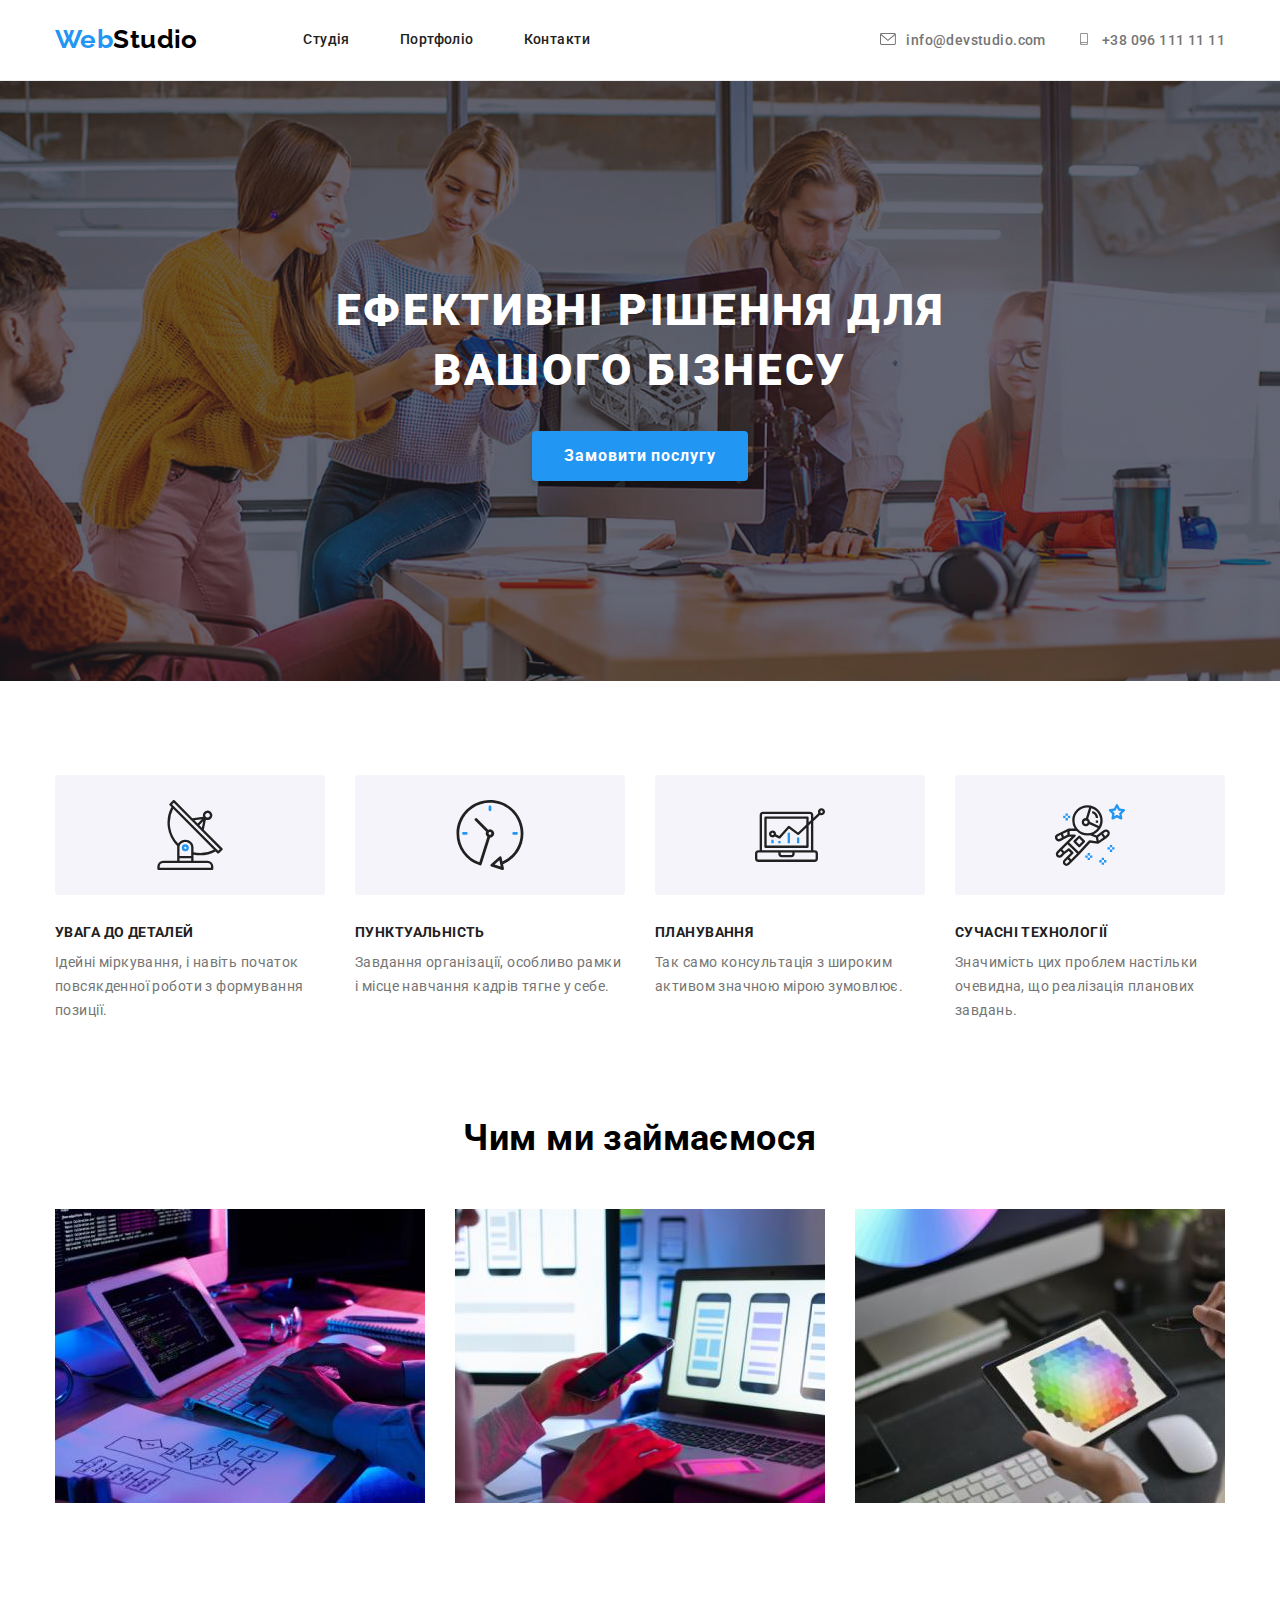
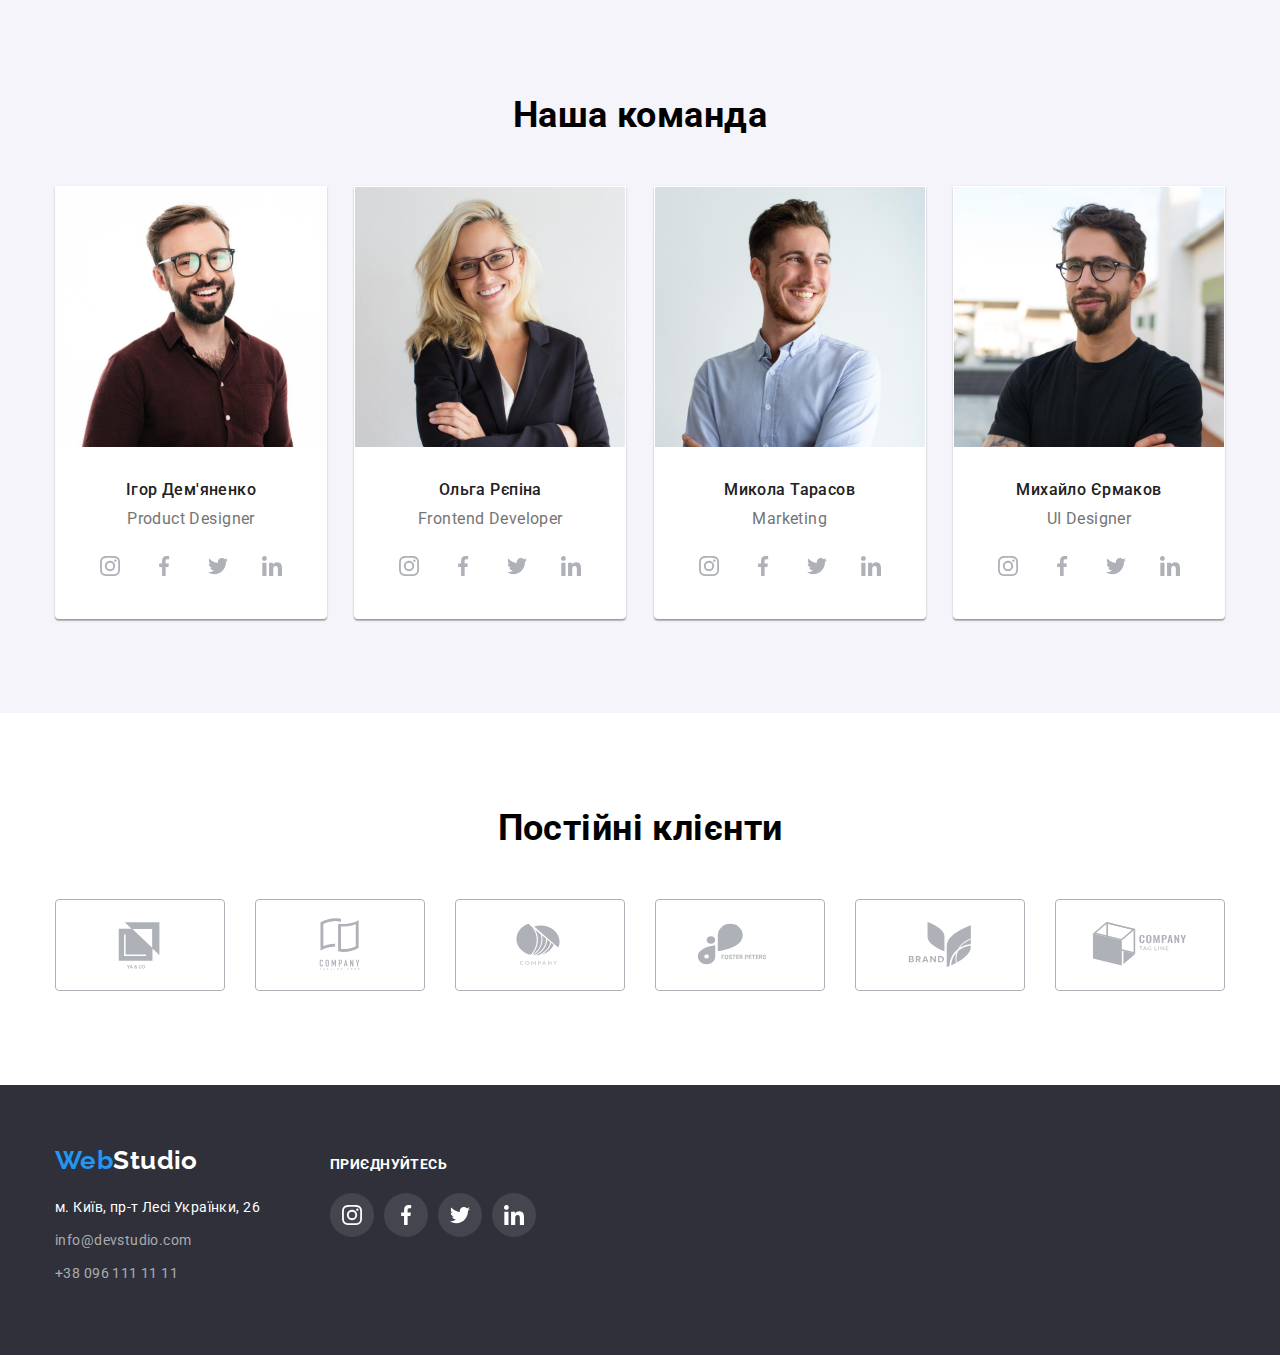
==== index.html @ ed279f94 "create repo" ====
<!DOCTYPE html>
<html lang="uk">

<head>
  <meta charset="UTF-8" />
  <meta http-equiv="X-UA-Compatible" content="IE=edge" />
  <meta name="viewport" content="width=device-width, initial-scale=1.0" />
  <title>WebStudio</title>

  <link rel="preconnect" href="https://fonts.googleapis.com">
  <link rel="preconnect" href="https://fonts.gstatic.com" crossorigin>
  <link href="https://fonts.googleapis.com/css2?family=Raleway:wght@700&family=Roboto:wght@400;500;700;900&display=swap"
    rel="stylesheet">

  <link rel="stylesheet" href="node_modules/modern-normalize/modern-normalize.css" />
  <link rel="stylesheet" href="./css/styles.css" />
</head>

<body>
  <header>
    <div class="container">
      <div class="header-container">
        <div class="navigation">
          <a href="./index.html" class="logo">Web<span>Studio</span></a>
          <nav>
            <ul class="menu-items">
              <li class="item"><a href=./index.html class="item-link">Студія</a></li>
              <li class="item"><a href=./portfolio.html class="item-link">Портфоліо</a></li>
              <li class="item"><a href="#contacts" class="item-link">Контакти</a></li>
            </ul>
          </nav>
        </div>
        <ul class="menu-contacts-list">
          <li class="menu-contacts-item">
            <a href="mailto:info@devstudio.com">
              <svg class="menu-contacts-icon" width="16" height="12">
                <use href="./images/icons.svg#icon-envelope">
                </use>
              </svg>info@devstudio.com
            </a>
          </li>
          <li class="menu-contacts-item">
            <a href="tel:+380961111111">
              <svg class="menu-contacts-icon" width="16" height="12">
                <use href="./images/icons.svg#icon-smartphone">
                </use>
              </svg>+38 096 111 11 11
            </a>
          </li>
        </ul>
      </div>
    </div>
  </header>

  <main>
    <section class="section order overlay" id="studio">
      <div class="container">
        <h1 class="webstudio-title">Ефективні рішення для<br>вашого бізнесу</h1>
        <button type="button" class="order-btn">Замовити послугу</button>
      </div>
    </section>

    <section class="section features">
      <div class="container">
        <ul class="features-list">
          <li class="features-list-item">
            <div class="features-list-icon">
              <svg class="feature-icon" width="70" height="70">
                <use href="./images/icons.svg#icon-antenna">
                </use>
              </svg>
            </div>
            <h3 class="features-list-title">УВАГА ДО ДЕТАЛЕЙ</h3>
            <p class="features-list-descr">
              Ідейні міркування, і навіть початок повсякденної роботи з
              формування позиції.
            </p>
          </li>
          <li class="features-list-item">
            <div class="features-list-icon">
              <svg class="feature-icon" width="70" height="70">
                <use href="./images/icons.svg#icon-clock">
                </use>
              </svg>
            </div>
            <h3 class="features-list-title">ПУНКТУАЛЬНІСТЬ</h3>
            <p class="features-list-descr">
              Завдання організації, особливо рамки і місце навчання кадрів тягне
              у себе.
            </p>
          </li>
          <li class="features-list-item">
            <div class="features-list-icon">
              <svg class="feature-icon" width="70" height="70">
                <use href="./images/icons.svg#icon-diagram">
                </use>
              </svg>
            </div>
            <h3 class="features-list-title">ПЛАНУВАННЯ</h3>
            <p class="features-list-descr">
              Так само консультація з широким активом значною мірою зумовлює.
            </p>
          </li>
          <li class="features-list-item">
            <div class="features-list-icon">
              <svg class="feature-icon" width="70" height="70">
                <use href="./images/icons.svg#icon-astronaut">
                </use>
              </svg>
            </div>
            <h3 class="features-list-title">СУЧАСНІ ТЕХНОЛОГІЇ</h3>
            <p class="features-list-descr">
              Значимість цих проблем настільки очевидна, що реалізація планових
              завдань.
            </p>
          </li>
        </ul>
      </div>
    </section>

    <section class="section">
      <div class="container">
        <div class="about">
          <h2 class="studio-title">Чим ми займаємося</h2>
          <ul class="studio-imgs">
            <li>
              <img src="./images/img1.jpg" alt="Створення скелету HTML-документу" width="370" />
            </li>
            <li>
              <img src="./images/img2.jpg" alt="Структурна розмітка сторінки" width="370" />
            </li>
            <li>
              <img src="./images/img3.jpg" alt="CSS оформлення сторінки" width="370" />
            </li>
          </ul>
        </div>
      </div>
    </section>

    <section class="section team" id="team">
      <div class="container">
        <h2 class="team-title">Наша команда</h2>
        <ul class="team-container">
          <li class="team-card">
            <img src="./images/card1.jpg" alt="card1" class="team-card-img" width="270" />
            <h3 class="team-card-name">Ігор Дем'яненко</h3>
            <p class="team-card-position">Product Designer</p>
            <ul class="social-list">
              <li class="social-item"><a href="" class="social-link">
                  <svg class="social-icon" width="20" height="20">
                    <use href="./images/icons.svg#icon-instagram">
                    </use>
                  </svg></a>
              </li>
              <li class="social-item"><a href="" class="social-link">
                  <svg class="social-icon" width="20" height="20">
                    <use href="./images/icons.svg#icon-facebook">
                    </use>
                  </svg></a>
              </li>
              <li class="social-item"><a href="" class="social-link">
                  <svg class="social-icon" width="20" height="20">
                    <use href="./images/icons.svg#icon-twitter">
                    </use>
                  </svg></a>
              </li>
              <li class="social-item"><a href="" class="social-link">
                  <svg class="social-icon" width="20" height="20">
                    <use href="./images/icons.svg#icon-linkedin">
                    </use>
                  </svg></a>
              </li>
            </ul>
          </li>
          <li class="team-card">
            <img src="./images/card2.jpg" alt="card2" class="team-card-img" width="270" />
            <h3 class="team-card-name">Ольга Рєпіна</h3>
            <p class="team-card-position">Frontend Developer</p>
            <ul class="social-list">
              <li class="social-item"><a href="" class="social-link">
                  <svg class="social-icon" width="20" height="20">
                    <use href="./images/icons.svg#icon-instagram">
                    </use>
                  </svg></a>
              </li>
              <li class="social-item"><a href="" class="social-link">
                  <svg class="social-icon" width="20" height="20">
                    <use href="./images/icons.svg#icon-facebook">
                    </use>
                  </svg></a>
              </li>
              <li class="social-item"><a href="" class="social-link">
                  <svg class="social-icon" width="20" height="20">
                    <use href="./images/icons.svg#icon-twitter">
                    </use>
                  </svg></a>
              </li>
              <li class="social-item"><a href="" class="social-link">
                  <svg class="social-icon" width="20" height="20">
                    <use href="./images/icons.svg#icon-linkedin">
                    </use>
                  </svg></a>
              </li>
            </ul>
          </li>
          <li class="team-card">
            <img src="./images/card3.jpg" alt="card3" class="team-card-img" width="270" />
            <h3 class="team-card-name">Микола Тарасов</h3>
            <p class="team-card-position">Marketing</p>
            <ul class="social-list">
              <li class="social-item"><a href="" class="social-link">
                  <svg class="social-icon" width="20" height="20">
                    <use href="./images/icons.svg#icon-instagram">
                    </use>
                  </svg></a>
              </li>
              <li class="social-item"><a href="" class="social-link">
                  <svg class="social-icon" width="20" height="20">
                    <use href="./images/icons.svg#icon-facebook">
                    </use>
                  </svg></a>
              </li>
              <li class="social-item"><a href="" class="social-link">
                  <svg class="social-icon" width="20" height="20">
                    <use href="./images/icons.svg#icon-twitter">
                    </use>
                  </svg></a>
              </li>
              <li class="social-item"><a href="" class="social-link">
                  <svg class="social-icon" width="20" height="20">
                    <use href="./images/icons.svg#icon-linkedin">
                    </use>
                  </svg></a>
              </li>
            </ul>
          </li>
          <li class="team-card">
            <img src="./images/card4.jpg" alt="card4" class="team-card-img" width="270" />
            <h3 class="team-card-name">Михайло Єрмаков</h3>
            <p class="team-card-position">UI Designer</p>
            <ul class="social-list">
              <li class="social-item"><a href="" class="social-link">
                  <svg class="social-icon" width="20" height="20">
                    <use href="./images/icons.svg#icon-instagram">
                    </use>
                  </svg></a>
              </li>
              <li class="social-item"><a href="" class="social-link">
                  <svg class="social-icon" width="20" height="20">
                    <use href="./images/icons.svg#icon-facebook">
                    </use>
                  </svg></a>
              </li>
              <li class="social-item"><a href="" class="social-link">
                  <svg class="social-icon" width="20" height="20">
                    <use href="./images/icons.svg#icon-twitter">
                    </use>
                  </svg></a>
              </li>
              <li class="social-item"><a href="" class="social-link">
                  <svg class="social-icon" width="20" height="20">
                    <use href="./images/icons.svg#icon-linkedin">
                    </use>
                  </svg></a>
              </li>
            </ul>
          </li>
        </ul>
      </div>
    </section>

    <section class="section clients">
      <div class="container">
        <div class="about clients">
          <h2 class="clients-title">Постійні клієнти</h2>
          <ul class="clients-list">
            <li class="clients-item">
              <a href="" class="clients-link">
                <svg class="clients-icon" width="106" height="60">
                  <use href="./images/icons.svg#icon-client1">
                  </use>
                </svg>
              </a>
            </li>
            <li class="clients-item">
              <a href="" class="clients-link">
                <svg class="clients-icon" width="106" height="60">
                  <use href="./images/icons.svg#icon-client2">
                  </use>
                </svg>
              </a>
            </li>
            <li class="clients-item">
              <a href="" class="clients-link">
                <svg class="clients-icon" width="106" height="60">
                  <use href="./images/icons.svg#icon-client3">
                  </use>
                </svg>
              </a>
            </li>
            <li class="clients-item">
              <a href="" class="clients-link">
                <svg class="clients-icon" width="106" height="60">
                  <use href="./images/icons.svg#icon-client4">
                  </use>
                </svg>
              </a>
            </li>
            <li class="clients-item">
              <a href="" class="clients-link">
                <svg class="clients-icon" width="106" height="60">
                  <use href="./images/icons.svg#icon-client5">
                  </use>
                </svg>
              </a>
            </li>
            <li class="clients-item">
              <a href="" class="clients-link">
                <svg class="clients-icon" width="106" height="60">
                  <use href="./images/icons.svg#icon-client6">
                  </use>
                </svg>
              </a>
            </li>
          </ul>
        </div>
      </div>
    </section>
  </main>

  <footer id="contacts">
    <div class="container">
      <div class="footer-columns">
        <div class="footer-address">
          <a href="./index.html" class="logo">Web<span>Studio</span></a>
          <address>
            <ul class="address-list">
              <li class="location">м. Київ, пр-т Лесі Українки, 26</li>
              <li class="cont">info@devstudio.com</li>
              <li class="cont">+38 096 111 11 11</li>
            </ul>
          </address>
        </div>
        <div class="footer-social">
          <h3 class="social-title">приєднуйтесь</h3>
          <ul class="social-list">
            <li class="social-item"><a href="" class="social-link">
                <svg class="social-icon" width="20" height="20">
                  <use href="./images/icons.svg#icon-instagram">
                  </use>
                </svg></a>
            </li>
            <li class="social-item"><a href="" class="social-link">
                <svg class="social-icon" width="20" height="20">
                  <use href="./images/icons.svg#icon-facebook">
                  </use>
                </svg></a>
            </li>
            <li class="social-item"><a href="" class="social-link">
                <svg class="social-icon" width="20" height="20">
                  <use href="./images/icons.svg#icon-twitter">
                  </use>
                </svg></a>
            </li>
            <li class="social-item"><a href="" class="social-link">
                <svg class="social-icon" width="20" height="20">
                  <use href="./images/icons.svg#icon-linkedin">
                  </use>
                </svg></a>
            </li>
          </ul>
        </div>
      </div>
    </div>
  </footer>
</body>

</html>
---- css/styles.css ----
* {
    box-sizing: border-box;
    margin: 0;
    padding: 0;
}



:root {
    --accent-color: #2196F3;
    --primary-color: #212121;
    --white-color: #fff;
    --secondary-color: #757575;
    --secondary-font: 'Raleway', normal;

}

ul {
    list-style-type: none;

}

a {
    text-decoration: none;
}

address {
    font-style: normal;
}

body {
    font-family: 'Roboto', sans-serif;
    font-size: 14px;
    letter-spacing: 0.03em;
}

header {
    background: var(--white-color);
    border-bottom: 1px solid #ECECEC;
    padding-top: 24px;
    padding-bottom: 25px;
}

header .logo, footer .logo {
    color: var(--accent-color);
    font-weight: 700;
    font-size: 26px;
    line-height: 31px;
    font-family: var(--secondary-font);
}

header .logo span {
    color: #000;
}


.navigation {
    display: flex;
    align-items: center;
    justify-content: space-between;
    width: 50%;
}

.container {
    max-width: 1200px;
    padding: 0px 15px;
    margin: 0 auto;
}

.section {
    padding: 94px 0;
}

.menu-items {
    display: flex;
    align-items: center;
    justify-content: space-between;

}

.menu-contacts-list {
    display: flex;
    align-items: center;
    justify-content: flex-end;
    font-weight: 500;
    line-height: 16px;
    color: var(--secondary-color);
    width: 50%;
}

.item-link {
    margin-right: 50px;
}

.item-link {
    color: var(--primary-color);
    font-weight: 500;
    line-height: 1.14;
}


.item-link:hover,
.item-link:focus,
.item-link:active {
    color: var(--accent-color);
    
}

.item-link.current {
    color: var(--accent-color);
}

.menu-contacts-item {
    color: var(--secondary-color);
    margin-right: 30px;
}

.menu-contacts-item  a {
    color: var(--secondary-color);
}

.menu-contacts-item:hover a,
/* .menu-contacts-item:target a, */
.menu-contacts-item:focus-within a {
    color: var(--accent-color);
}

.menu-contacts-item:hover a .menu-contacts-icon {
    fill: var(--accent-color);
}
.menu-contacts-item:focus-within a .menu-contacts-icon {
    fill: var(--accent-color);
    
}

.menu-contacts-item:last-of-type {
    margin-right: 0;
}

.menu-contacts-icon {
    margin-right: 10px;
    fill: var(--secondary-color);
}

.order {
    padding: 200px 0;
}

.overlay {
    background: linear-gradient(to right,
            rgba(47, 48, 58, 40%),
            rgba(47, 48, 58, 40%)),
        url(../images/orderoverlay.jpg) no-repeat center/cover;
}

.webstudio-title {
    color: var(--white-color);
    text-transform: uppercase;
    font-weight: 900;
    font-size: 44px;
    line-height: 1.36;
    letter-spacing: 0.06em;
}

.order-btn {
    font-family: 'Roboto';
    font-style: normal;
    background-color: var(--accent-color);
    border: none;
    box-shadow: 0px 4px 4px rgba(0, 0, 0, 0.15);
    border-radius: 4px;
    font-weight: 700;
    font-size: 16px;
    line-height: 1.88;
    letter-spacing: 0.06em;
    color: var(--white-color);
    margin-top: 30px;
    padding: 10px 32px 10px 32px;
}

.order-btn:hover {
    color: var(--white-color);
    background-color: #188ce8;
    box-shadow: 0px 4px 4px rgba(0, 0, 0, 0.15);
    border-radius: 4px;
}
.order-btn:focus {
    color: var(--white-color);
    background-color: #188ce8;
    box-shadow: 0px 4px 4px rgba(0, 0, 0, 0.15);
    border-radius: 4px;
    
}

.features {
    padding-bottom: 0;
}

.features-list {
    display: flex;
}

.features-list-item {
    margin-right: 30px;
}

.features-list-item:last-of-type {
    margin-right: 0
}

.features-list-title {
    font-size: 14px;
    color: var(--primary-color);
    font-weight: 700;
    line-height: 1.14;
    text-transform: uppercase;
    width: 270px;
    display: flex;
    margin-bottom: 10px;
    margin-top: 30px;
}

.features-list-descr {
    line-height: 1.71;
    color: var(--secondary-color);
    width: 270px;
}

.about {
    display: flex;
    flex-direction: column;
    align-items: center;
}

.studio-title {
    font-weight: 700;
    font-size: 36px;
    line-height: 1.17;
    display: flex;
    align-items: center;

}

.studio-imgs {
    margin-top: 50px;
    display: flex;
    align-items: center;
    justify-content: space-between;
    width: 1170px;
}

.team {
    background: #F5F4FA;
}

.team, .order {
    text-align: center;
}

.team-container {
    display: flex;
    justify-content: space-between;
    align-items: center;
    margin-top: 50px;
}

.team-card {
    background: var(--white-color);
    box-shadow: 0px 1px 3px rgba(0, 0, 0, 0.12),
        0px 1px 1px rgba(0, 0, 0, 0.14),
        0px 2px 1px rgba(0, 0, 0, 0.2);
    border-radius: 0px 0px 4px 4px;
    border: transparent solid 1px;
    padding-bottom: 30px;
}

.team-title {
    font-weight: 700;
    font-size: 36px;
    line-height: 1.17;
}

.team-card-name {
    margin-top: 30px;
    margin-bottom: 10px;
    font-weight: 500;
    font-size: 16px;
    line-height: 1.19;
    color: var(--primary-color);
    text-align: center;
}

.team-card-position {
    font-size: 16px;
    line-height: 1.19;
    text-align: center;
    color: var(--secondary-color);
}

.social-list {
    display: flex;
    justify-content: center;
    gap: 10px;
    margin-top: 16px;
}

.social-link {
    width: 44px;
    height: 44px;
    display: flex;
    align-items: center;
    justify-content: center;
    background-color: var(--white-color);
    border-radius: 50%;
}

.social-icon {
    fill: #AFB1B8;
}

.social-link:hover {
    background-color: var(--accent-color);
}
.social-link:focus {
    background-color: var(--accent-color);
    
}

.social-link:hover .social-icon {
    fill: var(--white-color)
}
.social-link:focus .social-icon {
    fill: var(--white-color);
    
}


footer .social-list {
    display: flex;
    gap: 10px;
    margin-top: 16px;
}

footer .social-link {
    width: 44px;
    height: 44px;
    display: flex;
    align-items: center;
    background-color: rgba(255, 255, 255, 0.1);
    border-radius: 50%;
}

footer .social-icon {
    fill: var(--white-color);
    
}

footer {
    background-color: #2F303A;
    padding: 60px 0;
}

.footer-columns {
    display: flex;
    align-items: baseline;
    margin: 0;
    padding: 0;
    
}

.social-title {
    font-size: 14px;
    color: var(--white-color);
    font-weight: 700;
    line-height: 1.14;
    text-transform: uppercase;
    display: flex;
    align-items: center;
    margin-bottom: 20px;
}

.footer-social {
    margin-left: 70px;
    width: 206px;
    
}


footer .logo {
    margin-bottom: 20px;
    display: block;
}

footer .logo span {
    color: var(--white-color);
}

.footer-address {
    display: block;
}



.address-list li {
    margin-bottom: 9px;
}

.location {
    line-height: 1.71;
    color: var(--white-color);
}




.cont {
    color: rgba(255, 255, 255, 0.6);
    line-height: 1.71;
}


.filters-list {
    display: flex;
    justify-content: center;
    margin-bottom: 50px;
}

.filter-btn {
    font-family: 'Roboto';
    font-style: normal;
    border: none;
    background-color: #F5F4FA;
    color: var(--primary-color);
    border-radius: 4px;
    font-weight: 500;
    font-size: 16px;
    line-height: 1.63;
    letter-spacing: 0.03em;
    padding: 6px 22px;

}

.filter {
    margin-right: 8px;
}

.filter:last-of-type {
    margin-right: 0;
}

.filter-btn:hover {
    cursor: pointer;
    background-color: var(--accent-color);
    color: var(--white-color);
    box-shadow: 0px 3px 1px rgba(0, 0, 0, 0.1), 
                0px 1px 2px rgba(0, 0, 0, 0.08), 
                0px 2px 2px rgba(0, 0, 0, 0.12);
}
.filter-btn:focus {
    cursor: pointer;
    background-color: var(--accent-color);
    color: var(--white-color);
    box-shadow: 0px 3px 1px rgba(0, 0, 0, 0.1), 
                0px 1px 2px rgba(0, 0, 0, 0.08), 
                0px 2px 2px rgba(0, 0, 0, 0.12);
    
}

.projects {
    display: flex;
    flex-wrap: wrap;
    gap: 30px;
}

.project-card {
    width: 370px;
    background: #FFFFFF;
    border: 1px solid #EEEEEE;
}

.project-card:hover {
    box-shadow: 0px 1px 1px rgba(0, 0, 0, 0.12), 
                0px 4px 4px rgba(0, 0, 0, 0.06), 
                1px 4px 6px rgba(0, 0, 0, 0.16);
}
.project-card:focus {
    box-shadow: 0px 1px 1px rgba(0, 0, 0, 0.12), 
                0px 4px 4px rgba(0, 0, 0, 0.06), 
                1px 4px 6px rgba(0, 0, 0, 0.16);
    
}

.project-card img {
    width: 100%;
}

.project-description {
    padding: 20px 24px;
}

.project-card-name {
    font-weight: 700;
    font-size: 18px;
    line-height: 2;
    letter-spacing: 0.06em;
    color: var(--primary-color);
    margin-bottom: 4px;
}

.project-card-filter {
    font-size: 16px;
    line-height: 1.88;
    letter-spacing: 0, 03em;
    color: var(--secondary-color);

}

.header-container {
    display: flex;
    align-items: center;
}

.clients-title {
    font-weight: 700;
    font-size: 36px;
    line-height: 1.17;
    text-align: center;
}

.clients-list {
    display: flex;
    gap: 30px;
    margin-top: 50px;
}

.clients-item {
    width: calc((100-60px) / 3);
}

.clients-link {
    width: 170px;
    height: 92px;
    display: flex;
    align-items: center;
    justify-content: center;
    border: 1px solid #AFB1B8;
    border-radius: 4px;
}

.clients-icon {
    fill: #AFB1B8;
}

.clients-link:hover {
    background-color: var(--white-color);
    border: 1px solid var(--accent-color);
    border-radius: 4px;
}
.clients-link:focus {
    background-color: var(--white-color);
    border: 1px solid var(--accent-color);
    border-radius: 4px;
    
}


.clients-link:focus .clients-icon {
    fill: var(--accent-color);
    
}

.clients-link:hover .clients-icon {
    fill: var(--accent-color);
}

.features-list-icon {
    width: 270px;
    height: 120px;
    display: flex;
    align-items: center;
    justify-content: center;
    border-radius: 4px;
    background-color: #F5F4FA;
}
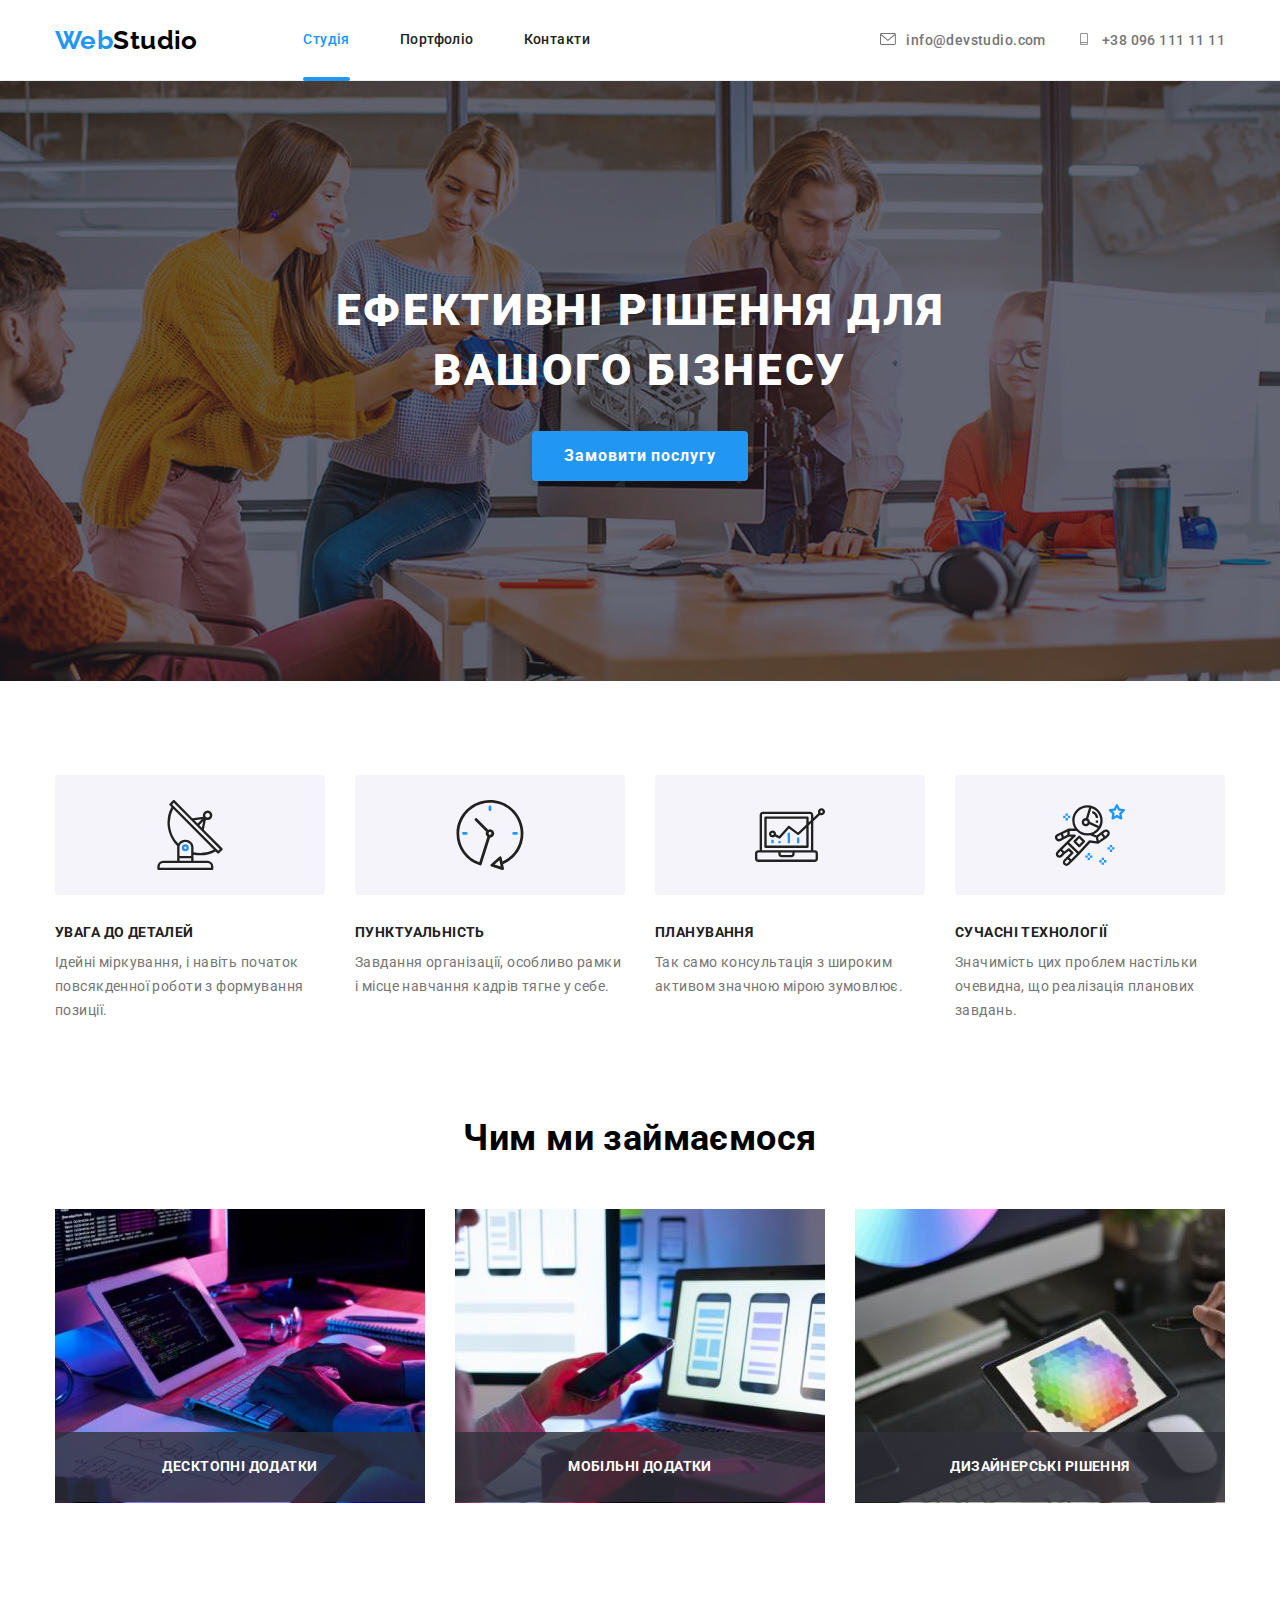
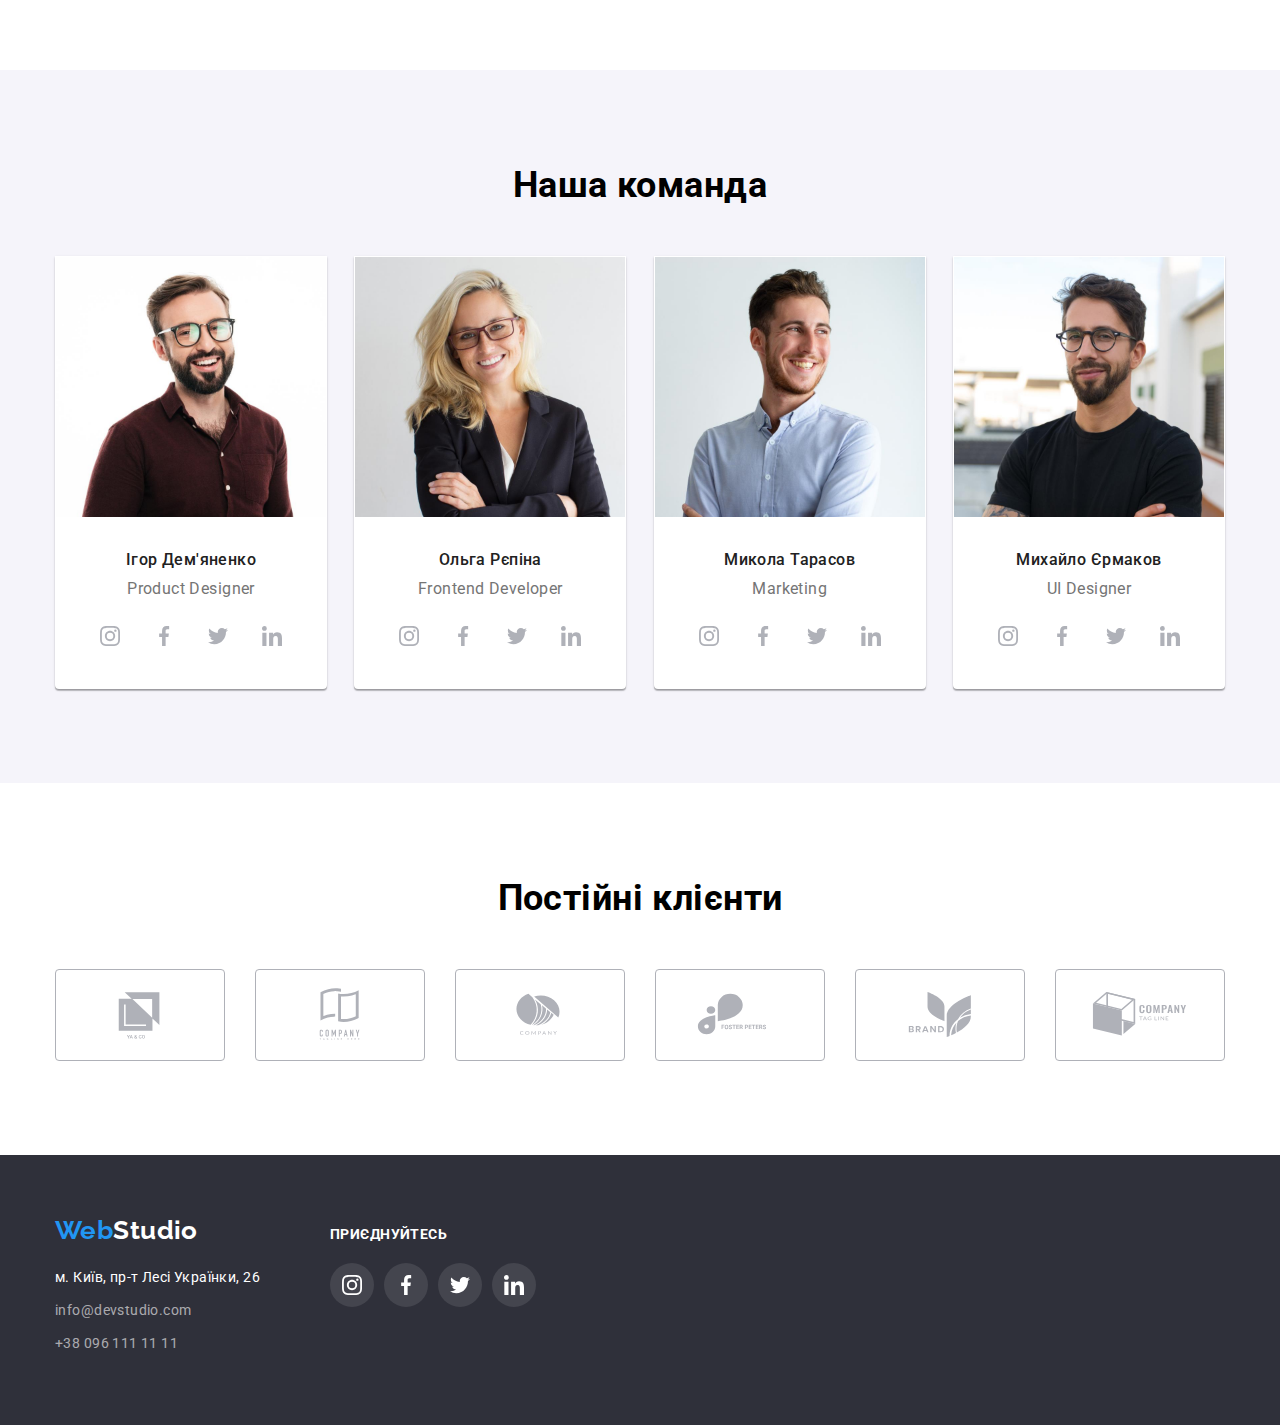
==== commit 4c3fcca3: "finish hw5" ====
--- a/index.html
+++ b/index.html
@@ -24,9 +24,9 @@
           <a href="./index.html" class="logo">Web<span>Studio</span></a>
           <nav>
             <ul class="menu-items">
-              <li class="item"><a href=./index.html class="item-link">Студія</a></li>
-              <li class="item"><a href=./portfolio.html class="item-link">Портфоліо</a></li>
-              <li class="item"><a href="#contacts" class="item-link">Контакти</a></li>
+              <li class="item"><a href=./index.html class="current">Студія</a></li>
+              <li class="item"><a href=./portfolio.html>Портфоліо</a></li>
+              <li class="item"><a href=./index.html#team>Контакти</a></li>
             </ul>
           </nav>
         </div>
@@ -56,7 +56,7 @@
     <section class="section order overlay" id="studio">
       <div class="container">
         <h1 class="webstudio-title">Ефективні рішення для<br>вашого бізнесу</h1>
-        <button type="button" class="order-btn">Замовити послугу</button>
+        <button type="button" class="order-btn" data-modal-open>Замовити послугу</button>
       </div>
     </section>
 
@@ -125,12 +125,15 @@
           <ul class="studio-imgs">
             <li>
               <img src="./images/img1.jpg" alt="Створення скелету HTML-документу" width="370" />
+              <p class="studio-text">Десктопні додатки</p>
             </li>
             <li>
               <img src="./images/img2.jpg" alt="Структурна розмітка сторінки" width="370" />
+              <p class="studio-text">Мобільні додатки</p>
             </li>
             <li>
               <img src="./images/img3.jpg" alt="CSS оформлення сторінки" width="370" />
+              <p class="studio-text">Дизайнерські рішення</p>
             </li>
           </ul>
         </div>
@@ -373,6 +376,16 @@
       </div>
     </div>
   </footer>
+  <div class="backdrop is-hidden" data-modal>
+    <div class="modal">
+      <button type="button" class="close-btn" data-modal-close>
+        <svg class="close-icon" width="14" height="14">
+          <use href="./images/icons.svg#icon-close"></use>
+        </svg>
+      </button>
+    </div>
+  </div>
+  <script src="./js/modal.js"></script>
 </body>
 
 </html>--- a/css/styles.css
+++ b/css/styles.css
@@ -3,8 +3,6 @@
     margin: 0;
     padding: 0;
 }
-
-
 
 :root {
     --accent-color: #2196F3;
@@ -12,12 +10,10 @@
     --white-color: #fff;
     --secondary-color: #757575;
     --secondary-font: 'Raleway', normal;
-
 }
 
 ul {
     list-style-type: none;
-
 }
 
 a {
@@ -37,11 +33,10 @@
 header {
     background: var(--white-color);
     border-bottom: 1px solid #ECECEC;
-    padding-top: 24px;
-    padding-bottom: 25px;
-}
-
-header .logo, footer .logo {
+}
+
+header .logo,
+footer .logo {
     color: var(--accent-color);
     font-weight: 700;
     font-size: 26px;
@@ -75,6 +70,7 @@
     display: flex;
     align-items: center;
     justify-content: space-between;
+    height: 80px;
 
 }
 
@@ -88,26 +84,50 @@
     width: 50%;
 }
 
-.item-link {
+
+.item {
     margin-right: 50px;
-}
-
-.item-link {
+    position: relative;
+    height: 100%;
+    display: flex;
+    align-items: center;
+    cursor: pointer;
+}
+
+.item a {
     color: var(--primary-color);
     font-weight: 500;
     line-height: 1.14;
-}
-
-
-.item-link:hover,
-.item-link:focus,
-.item-link:active {
+    transition: color 250ms cubic-bezier(0.4, 0, 0.2, 1);
+
+}
+
+.item:hover a,
+.item:active a,
+.item:focus-within a,
+.item a.current {
     color: var(--accent-color);
-    
-}
-
-.item-link.current {
-    color: var(--accent-color);
+}
+
+.item a::after {
+    width: 100%;
+    content: "";
+    position: absolute;
+    display: block;
+    height: 4px;
+    border-radius: 2px;
+    bottom: -1px;
+    background: var(--accent-color);
+    transform: scaleX(0);
+    transition: transform 300ms cubic-bezier(0.4, 0, 0.2, 1);
+}
+
+.item:hover a::after,
+.item:active a::after,
+.itema:focus-within a::after,
+.item a.current::after {
+    transform: scaleX(1);
+    transition: transform 300ms cubic-bezier(0.4, 0, 0.2, 1);
 }
 
 .menu-contacts-item {
@@ -115,8 +135,9 @@
     margin-right: 30px;
 }
 
-.menu-contacts-item  a {
+.menu-contacts-item a {
     color: var(--secondary-color);
+    transition: color 250ms cubic-bezier(0.4, 0, 0.2, 1);
 }
 
 .menu-contacts-item:hover a,
@@ -128,9 +149,10 @@
 .menu-contacts-item:hover a .menu-contacts-icon {
     fill: var(--accent-color);
 }
+
 .menu-contacts-item:focus-within a .menu-contacts-icon {
     fill: var(--accent-color);
-    
+
 }
 
 .menu-contacts-item:last-of-type {
@@ -176,6 +198,9 @@
     color: var(--white-color);
     margin-top: 30px;
     padding: 10px 32px 10px 32px;
+    cursor: pointer;
+    transition: background-color 250ms cubic-bezier(0.4, 0, 0.2, 1),
+        color 250ms cubic-bezier(0.4, 0, 0.2, 1);
 }
 
 .order-btn:hover {
@@ -184,12 +209,13 @@
     box-shadow: 0px 4px 4px rgba(0, 0, 0, 0.15);
     border-radius: 4px;
 }
+
 .order-btn:focus {
     color: var(--white-color);
     background-color: #188ce8;
     box-shadow: 0px 4px 4px rgba(0, 0, 0, 0.15);
     border-radius: 4px;
-    
+
 }
 
 .features {
@@ -249,11 +275,27 @@
     width: 1170px;
 }
 
+.studio-text {
+    width: 100%;
+    position: relative;
+    bottom: 74px;
+    left: 0;
+    padding: 27px 0px;
+    font-weight: 700;
+    font-size: 14px;
+    line-height: 1.14;
+    text-align: center;
+    text-transform: uppercase;
+    color: var(--white-color);
+    background-color: rgba(47, 48, 58, 0.8);
+}
+
 .team {
     background: #F5F4FA;
 }
 
-.team, .order {
+.team,
+.order {
     text-align: center;
 }
 
@@ -312,6 +354,8 @@
     justify-content: center;
     background-color: var(--white-color);
     border-radius: 50%;
+    transition: background-color 250ms cubic-bezier(0.4, 0, 0.2, 1),
+        color 250ms cubic-bezier(0.4, 0, 0.2, 1);
 }
 
 .social-icon {
@@ -321,17 +365,19 @@
 .social-link:hover {
     background-color: var(--accent-color);
 }
+
 .social-link:focus {
     background-color: var(--accent-color);
-    
+
 }
 
 .social-link:hover .social-icon {
     fill: var(--white-color)
 }
+
 .social-link:focus .social-icon {
     fill: var(--white-color);
-    
+
 }
 
 
@@ -352,7 +398,7 @@
 
 footer .social-icon {
     fill: var(--white-color);
-    
+
 }
 
 footer {
@@ -365,7 +411,7 @@
     align-items: baseline;
     margin: 0;
     padding: 0;
-    
+
 }
 
 .social-title {
@@ -382,7 +428,7 @@
 .footer-social {
     margin-left: 70px;
     width: 206px;
-    
+
 }
 
 
@@ -437,6 +483,9 @@
     line-height: 1.63;
     letter-spacing: 0.03em;
     padding: 6px 22px;
+    transition: background-color 250ms cubic-bezier(0.4, 0, 0.2, 1),
+        color 250ms cubic-bezier(0.4, 0, 0.2, 1),
+        box-shadow 250ms cubic-bezier(0.4, 0, 0.2, 1);
 
 }
 
@@ -452,18 +501,19 @@
     cursor: pointer;
     background-color: var(--accent-color);
     color: var(--white-color);
-    box-shadow: 0px 3px 1px rgba(0, 0, 0, 0.1), 
-                0px 1px 2px rgba(0, 0, 0, 0.08), 
-                0px 2px 2px rgba(0, 0, 0, 0.12);
-}
+    box-shadow: 0px 3px 1px rgba(0, 0, 0, 0.1),
+        0px 1px 2px rgba(0, 0, 0, 0.08),
+        0px 2px 2px rgba(0, 0, 0, 0.12);
+}
+
 .filter-btn:focus {
     cursor: pointer;
     background-color: var(--accent-color);
     color: var(--white-color);
-    box-shadow: 0px 3px 1px rgba(0, 0, 0, 0.1), 
-                0px 1px 2px rgba(0, 0, 0, 0.08), 
-                0px 2px 2px rgba(0, 0, 0, 0.12);
-    
+    box-shadow: 0px 3px 1px rgba(0, 0, 0, 0.1),
+        0px 1px 2px rgba(0, 0, 0, 0.08),
+        0px 2px 2px rgba(0, 0, 0, 0.12);
+
 }
 
 .projects {
@@ -476,19 +526,57 @@
     width: 370px;
     background: #FFFFFF;
     border: 1px solid #EEEEEE;
+    transition: box-shadow 250ms cubic-bezier(0.4, 0, 0.2, 1);
+
+}
+
+.card-overlay {
+    position: relative;
+    overflow: hidden;
+}
+
+.project-overlay {
+    position: absolute;
+    display: inline-block;
+    content: '';
+    width: 100%;
+    height: 100%;
+    top: 0;
+    left: 0;
+    background-color: rgba(33, 150, 243, 0.9);
+    transform: translateY(100%);
+    transition: transform 250ms cubic-bezier(0.4, 0, 0.2, 1);
+}
+
+.project-card:hover .project-overlay {
+    transform: translateY(0);
+}
+
+.project-overlay-description {
+    position: absolute;
+    top: 0;
+    left: 0;
+    padding: 63px 24px;
+    font-size: 18px;
+    line-height: 1.56;
+    color: var(--white-color);
 }
 
 .project-card:hover {
-    box-shadow: 0px 1px 1px rgba(0, 0, 0, 0.12), 
-                0px 4px 4px rgba(0, 0, 0, 0.06), 
-                1px 4px 6px rgba(0, 0, 0, 0.16);
-}
+    box-shadow: 0px 1px 1px rgba(0, 0, 0, 0.12),
+        0px 4px 4px rgba(0, 0, 0, 0.06),
+        1px 4px 6px rgba(0, 0, 0, 0.16);
+
+}
+
 .project-card:focus {
-    box-shadow: 0px 1px 1px rgba(0, 0, 0, 0.12), 
-                0px 4px 4px rgba(0, 0, 0, 0.06), 
-                1px 4px 6px rgba(0, 0, 0, 0.16);
-    
-}
+    box-shadow: 0px 1px 1px rgba(0, 0, 0, 0.12),
+        0px 4px 4px rgba(0, 0, 0, 0.06),
+        1px 4px 6px rgba(0, 0, 0, 0.16);
+
+}
+
+
 
 .project-card img {
     width: 100%;
@@ -545,6 +633,8 @@
     justify-content: center;
     border: 1px solid #AFB1B8;
     border-radius: 4px;
+    transition: border-color 250ms cubic-bezier(0.4, 0, 0.2, 1),
+        color 250ms cubic-bezier(0.4, 0, 0.2, 1);
 }
 
 .clients-icon {
@@ -556,17 +646,18 @@
     border: 1px solid var(--accent-color);
     border-radius: 4px;
 }
+
 .clients-link:focus {
     background-color: var(--white-color);
     border: 1px solid var(--accent-color);
     border-radius: 4px;
-    
+
 }
 
 
 .clients-link:focus .clients-icon {
     fill: var(--accent-color);
-    
+
 }
 
 .clients-link:hover .clients-icon {
@@ -582,3 +673,51 @@
     border-radius: 4px;
     background-color: #F5F4FA;
 }
+
+.backdrop {
+    position: fixed;
+    display: flex;
+    align-items: center;
+    justify-content: center;
+    width: 100vw;
+    height: 100vh;
+    background-color: rgba(0, 0, 0, 0.2);
+    top: 0;
+    transition: opacity 250ms cubic-bezier(0.4, 0, 0.2, 1),
+        visibility 250ms cubic-bezier(0.4, 0, 0.2, 1);
+}
+
+.backdrop.is-hidden {
+    opacity: 0;
+    visibility: hidden;
+    pointer-events: none;
+}
+
+.backdrop.is-hidden .modal {
+    transform: scale(2);
+}
+
+.modal {
+    width: 528px;
+    min-height: 581px;
+    border-radius: 4px;
+    background-color: var(--white-color);
+    position: relative;
+    transform: scale(1);
+    transition: transform 250ms cubic-bezier(0.4, 0, 0.2, 1);
+}
+
+.close-btn {
+    position: absolute;
+    display: flex;
+    align-items: center;
+    justify-content: center;
+    right: 8px;
+    top: 8px;
+    background-color: transparent;
+    border-radius: 50%;
+    width: 30px;
+    height: 30px;
+    border: 1px solid rgba(0, 0, 0, 0.1);
+    cursor: pointer;
+}